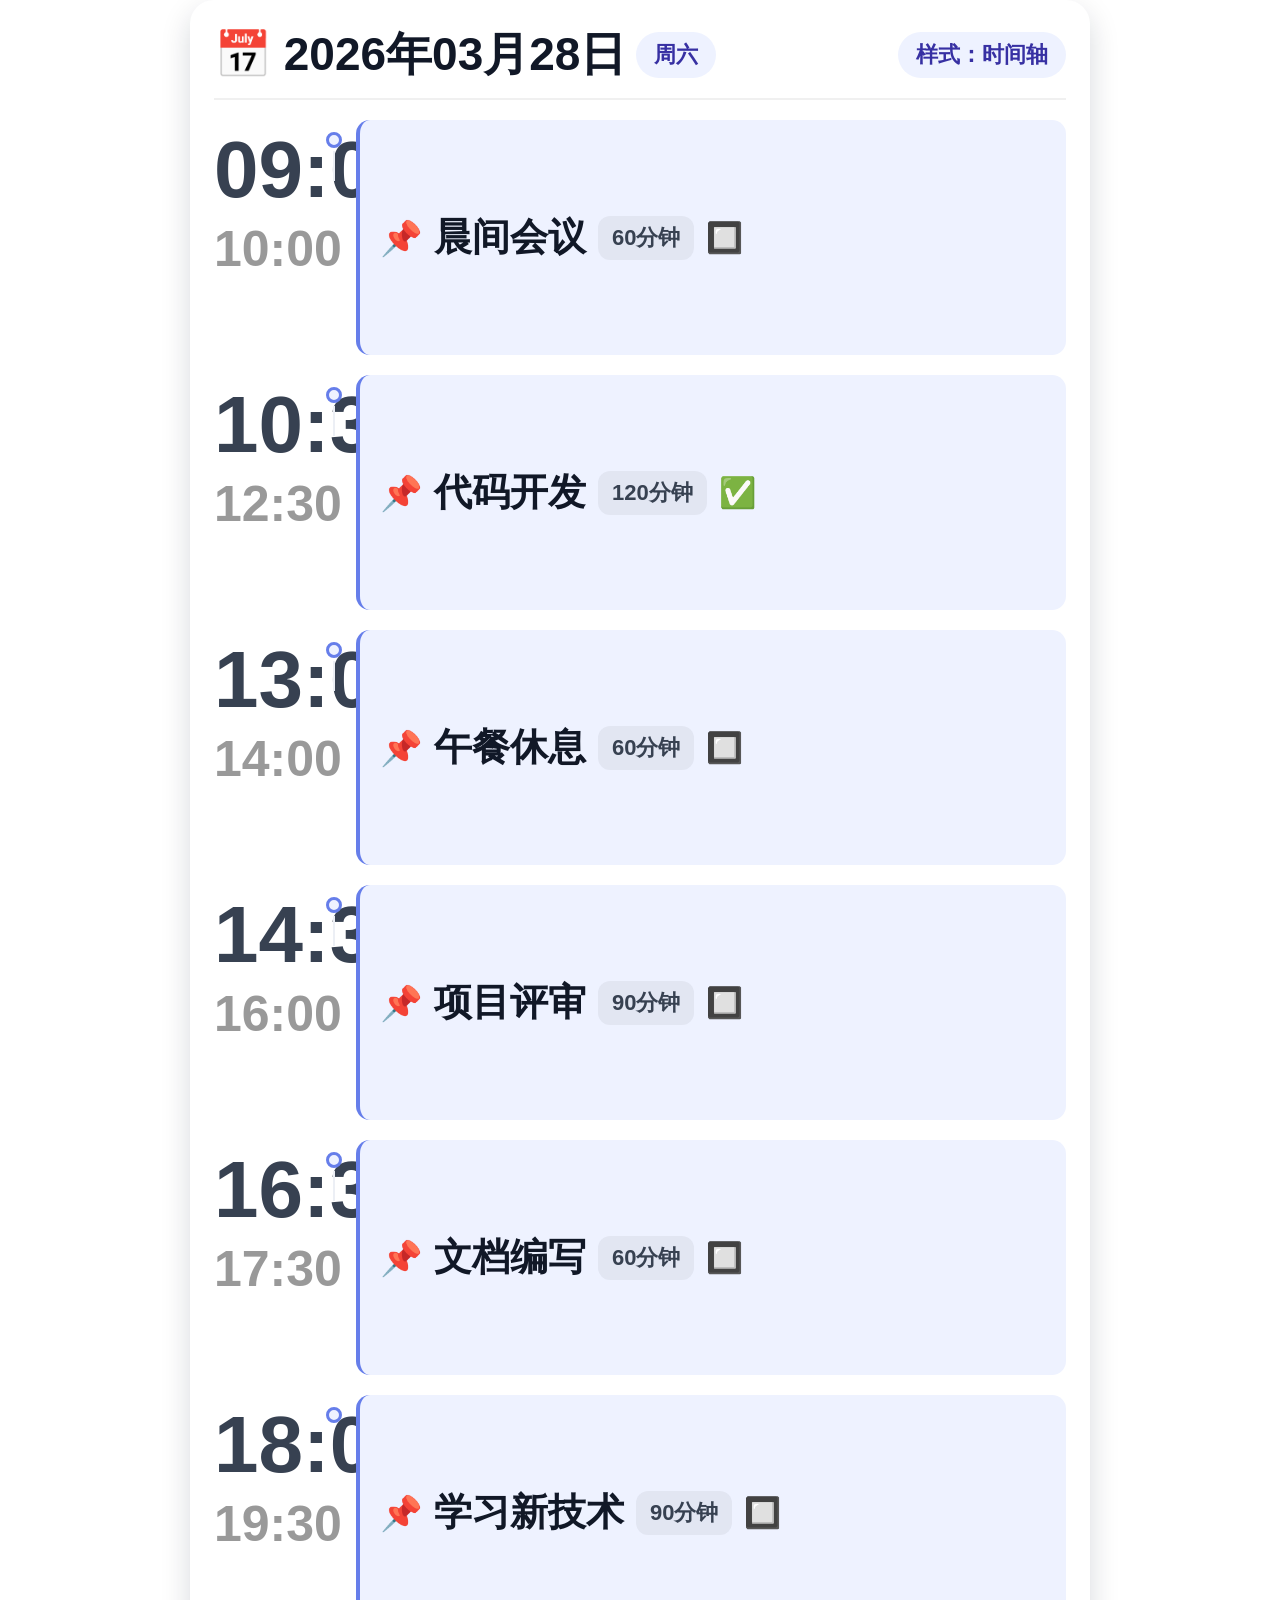
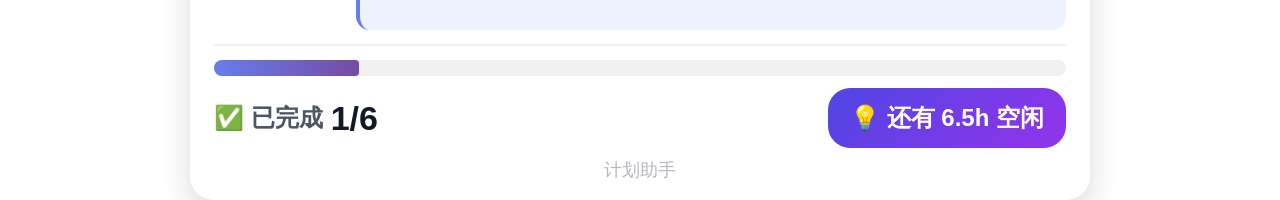
==== sample_schedule.html @ 277a4aee "增大时间字体大小，使其更清晰可见" ====
<!DOCTYPE html>
<html>
<head>
    <meta charset="UTF-8">
    <style>
        * { margin: 0; padding: 0; box-sizing: border-box; }
        body {
            font-family: -apple-system, BlinkMacSystemFont, 'Segoe UI', 'PingFang SC', 'Hiragino Sans GB', sans-serif;
            background: transparent;
            padding: 0;
            min-height: 100vh;
            display: flex;
            align-items: center;
            justify-content: center;
        }
        .container {
            background: #ffffff;
            border-radius: 24px;
            padding: 24px 24px 18px;
            box-shadow: 0 12px 30px rgba(15, 23, 42, 0.16);
            width: min(96vw, 900px);
            min-height: min(96vh, 1680px);
            aspect-ratio: 1 / 2;
            margin: 0 auto;
            color: #1f2937;
            display: flex;
            flex-direction: column;
        }
        .header {
            display: flex;
            justify-content: space-between;
            align-items: center;
            margin-bottom: 16px;
            padding-bottom: 12px;
            border-bottom: 2px solid #f0f0f0;
        }
        .title {
            font-size: 46px;
            font-weight: 700;
            color: #111827;
            display: flex;
            align-items: center;
            gap: 10px;
        }
        .date-badge {
            background: #eef2ff;
            color: #3730a3;
            padding: 8px 18px;
            border-radius: 24px;
            font-size: 22px;
            font-weight: 700;
        }
        .tasks-container {
            min-height: 0;
            flex: 1;
            padding-top: 4px;
            display: flex;
            flex-direction: column;
            gap: 20px;
        }
        .timeline-item {
            display: flex;
            align-items: stretch;
            gap: 14px;
            flex: 1;
            position: relative;
        }
        .timeline-time {
            width: 98px;
            text-align: right;
            font-size: 80px;
            color: #374151;
            font-weight: 700;
            padding-top: 4px;
        }
        .timeline-time-end {
            margin-top: 4px;
            font-size: 50px;
            color: #999;
        }
        .timeline-dot {
            width: 16px;
            min-width: 16px;
            border-radius: 50%;
            border: 3px solid #667eea;
            position: relative;
            margin-top: 12px;
            height: 16px;
        }
        .timeline-dot::after {
            content: "";
            position: absolute;
            top: 16px;
            left: 50%;
            transform: translateX(-50%);
            width: 2px;
            height: calc(100% + 20px);
            background: #eceff5;
        }
        .timeline-item:last-child .timeline-dot::after {
            display: none;
        }
        .timeline-card {
            flex: 1;
            height: 100%;
            padding: 24px 20px;
            border-radius: 14px;
            display: flex;
            align-items: center;
        }
        .task-content {
            display: flex;
            align-items: center;
            gap: 12px;
        }
        .task-emoji {
            font-size: 34px;
        }
        .task-name {
            font-size: 38px;
            color: #111827;
            font-weight: 700;
            flex: 1;
        }
        .task-duration {
            font-size: 22px;
            color: #374151;
            background: rgba(0,0,0,0.05);
            padding: 7px 14px;
            border-radius: 12px;
            font-weight: 700;
        }
        .task-status {
            font-size: 30px;
        }
        .stats {
            margin-top: 14px;
            padding-top: 14px;
            border-top: 2px solid #f0f0f0;
        }
        .progress-bar {
            height: 16px;
            background: #f0f0f0;
            border-radius: 8px;
            overflow: hidden;
            margin-bottom: 12px;
        }
        .progress-fill {
            height: 100%;
            background: linear-gradient(90deg, #667eea, #764ba2);
            border-radius: 4px;
            transition: width 0.5s ease;
        }
        .stats-row {
            display: flex;
            justify-content: space-between;
            align-items: center;
        }
        .stats-item {
            display: flex;
            align-items: center;
            gap: 8px;
        }
        .stats-label {
            font-size: 24px;
            color: #4b5563;
            font-weight: 700;
        }
        .stats-value {
            font-size: 34px;
            font-weight: 600;
            color: #111827;
        }
        .free-hint {
            background: linear-gradient(135deg, #4f46e5, #9333ea);
            color: white;
            padding: 14px 22px;
            border-radius: 22px;
            font-size: 24px;
            font-weight: 700;
        }
        .footer {
            margin-top: 10px;
            text-align: center;
            font-size: 18px;
            color: #b5b8c2;
        }
        @media (max-width: 768px) {
            body {
                align-items: flex-start;
                padding: 0;
            }
            .container {
                width: 100vw;
                min-height: 100vh;
                aspect-ratio: auto;
                border-radius: 0;
                padding: 22px 16px;
            }
            .header {
                flex-direction: column;
                align-items: flex-start;
                gap: 8px;
            }
            .title {
                font-size: 30px;
            }
            .task-name {
                font-size: 20px;
            }
            .stats-row {
                flex-direction: column;
                align-items: flex-start;
                gap: 10px;
            }
        }
    </style>
</head>
<body>
    <div class="container">
        <div class="header">
            <div class="title">
                📅 2026年03月28日
                <span class="date-badge">周六</span>
            </div>
            <div class="date-badge">样式：时间轴</div>
        </div>
        <div class="tasks-container">
            
            <div class="timeline-item">
                <div class="timeline-time">
                    <div>09:00</div>
                    <div class="timeline-time-end">10:00</div>
                </div>
                <div class="timeline-dot" style="border-color: #667eea; background: #EEF2FF;"></div>
                <div class="timeline-card" style="background: #EEF2FF; border-left: 4px solid #667eea;">
                    <div class="task-content">
                        <span class="task-emoji">📌</span>
                        <span class="task-name">晨间会议</span>
                        <span class="task-duration">60分钟</span>
                        <span class="task-status">🔲</span>
                    </div>
                </div>
            </div>
        
            <div class="timeline-item">
                <div class="timeline-time">
                    <div>10:30</div>
                    <div class="timeline-time-end">12:30</div>
                </div>
                <div class="timeline-dot" style="border-color: #667eea; background: #EEF2FF;"></div>
                <div class="timeline-card" style="background: #EEF2FF; border-left: 4px solid #667eea;">
                    <div class="task-content">
                        <span class="task-emoji">📌</span>
                        <span class="task-name">代码开发</span>
                        <span class="task-duration">120分钟</span>
                        <span class="task-status">✅</span>
                    </div>
                </div>
            </div>
        
            <div class="timeline-item">
                <div class="timeline-time">
                    <div>13:00</div>
                    <div class="timeline-time-end">14:00</div>
                </div>
                <div class="timeline-dot" style="border-color: #667eea; background: #EEF2FF;"></div>
                <div class="timeline-card" style="background: #EEF2FF; border-left: 4px solid #667eea;">
                    <div class="task-content">
                        <span class="task-emoji">📌</span>
                        <span class="task-name">午餐休息</span>
                        <span class="task-duration">60分钟</span>
                        <span class="task-status">🔲</span>
                    </div>
                </div>
            </div>
        
            <div class="timeline-item">
                <div class="timeline-time">
                    <div>14:30</div>
                    <div class="timeline-time-end">16:00</div>
                </div>
                <div class="timeline-dot" style="border-color: #667eea; background: #EEF2FF;"></div>
                <div class="timeline-card" style="background: #EEF2FF; border-left: 4px solid #667eea;">
                    <div class="task-content">
                        <span class="task-emoji">📌</span>
                        <span class="task-name">项目评审</span>
                        <span class="task-duration">90分钟</span>
                        <span class="task-status">🔲</span>
                    </div>
                </div>
            </div>
        
            <div class="timeline-item">
                <div class="timeline-time">
                    <div>16:30</div>
                    <div class="timeline-time-end">17:30</div>
                </div>
                <div class="timeline-dot" style="border-color: #667eea; background: #EEF2FF;"></div>
                <div class="timeline-card" style="background: #EEF2FF; border-left: 4px solid #667eea;">
                    <div class="task-content">
                        <span class="task-emoji">📌</span>
                        <span class="task-name">文档编写</span>
                        <span class="task-duration">60分钟</span>
                        <span class="task-status">🔲</span>
                    </div>
                </div>
            </div>
        
            <div class="timeline-item">
                <div class="timeline-time">
                    <div>18:00</div>
                    <div class="timeline-time-end">19:30</div>
                </div>
                <div class="timeline-dot" style="border-color: #667eea; background: #EEF2FF;"></div>
                <div class="timeline-card" style="background: #EEF2FF; border-left: 4px solid #667eea;">
                    <div class="task-content">
                        <span class="task-emoji">📌</span>
                        <span class="task-name">学习新技术</span>
                        <span class="task-duration">90分钟</span>
                        <span class="task-status">🔲</span>
                    </div>
                </div>
            </div>
        
        </div>
        <div class="stats">
            <div class="progress-bar">
                <div class="progress-fill" style="width: 17%;"></div>
            </div>
            <div class="stats-row">
                <div class="stats-item">
                    <span class="stats-label">✅ 已完成</span>
                    <span class="stats-value">1/6</span>
                </div>
                <div class="free-hint">💡 还有 6.5h 空闲</div>
            </div>
        </div>
        <div class="footer">计划助手</div>
    </div>
</body>
</html>
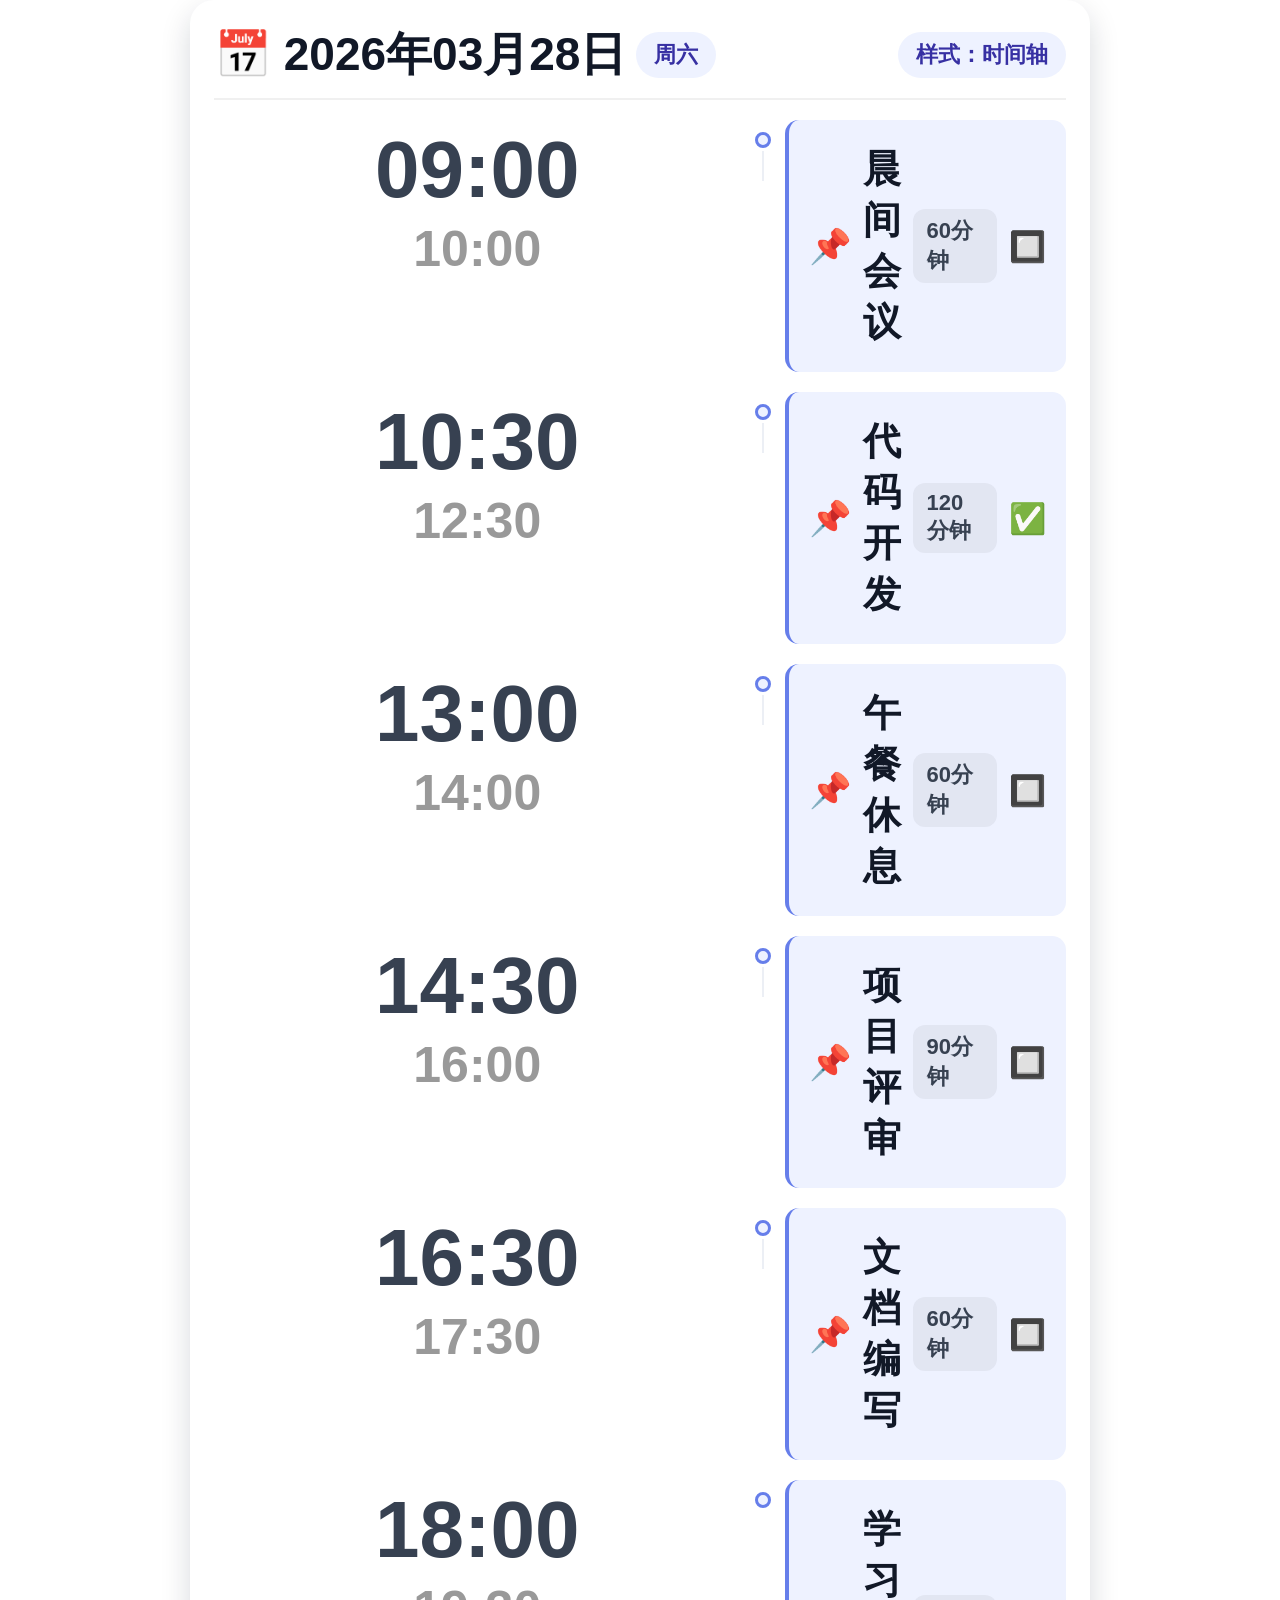
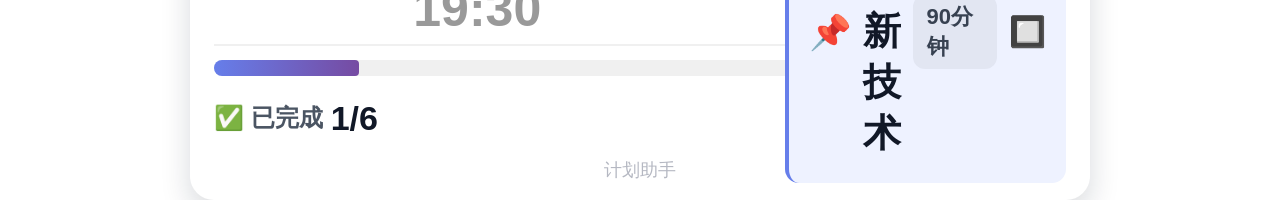
==== commit 50ae62b6: "调整时间区域宽度为0.618比例，时间居中" ====
--- a/sample_schedule.html
+++ b/sample_schedule.html
@@ -66,8 +66,8 @@
             position: relative;
         }
         .timeline-time {
-            width: 98px;
-            text-align: right;
+            width: 61.8%;
+            text-align: center;
             font-size: 80px;
             color: #374151;
             font-weight: 700;
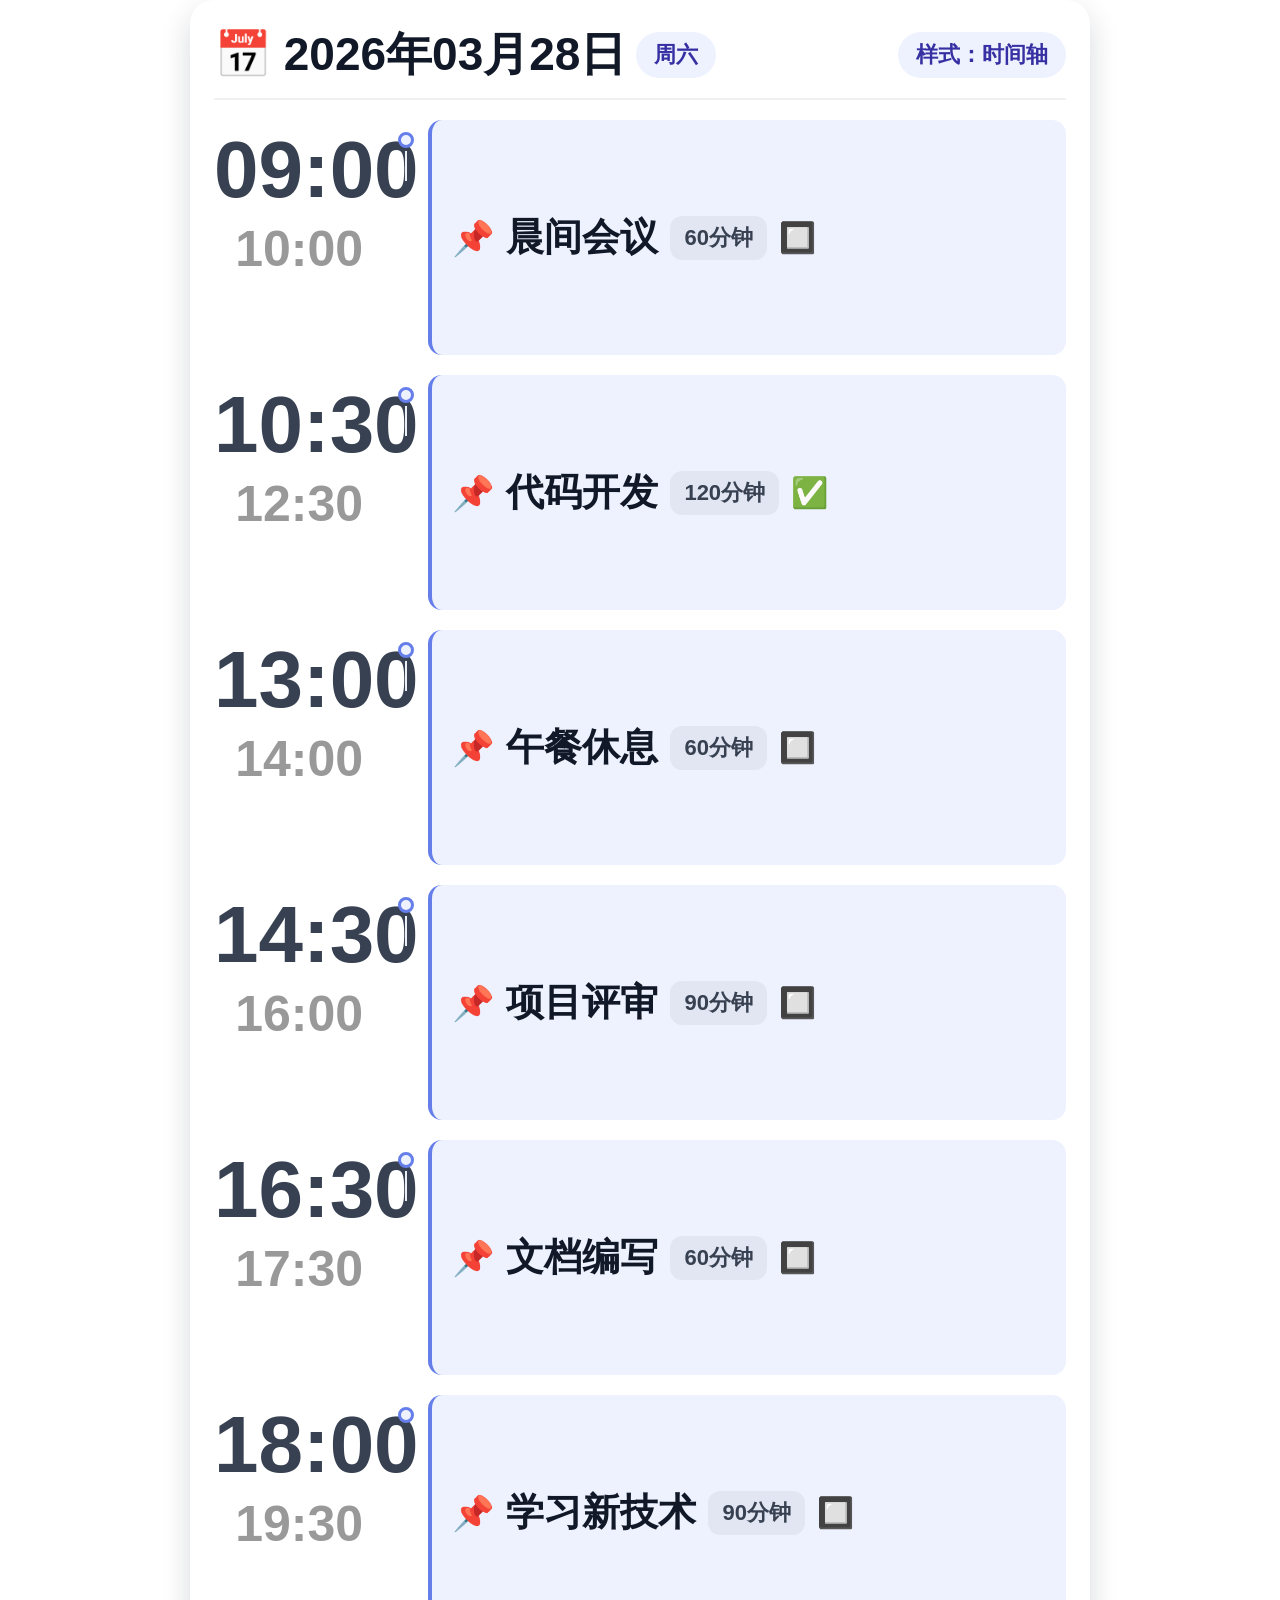
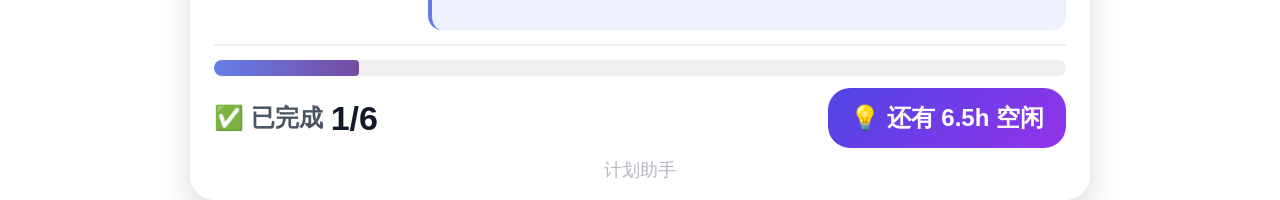
==== commit 6335cf48: "调整时间区域宽度为20%，右边任务占更多空间" ====
--- a/sample_schedule.html
+++ b/sample_schedule.html
@@ -66,7 +66,7 @@
             position: relative;
         }
         .timeline-time {
-            width: 61.8%;
+            width: 20%;
             text-align: center;
             font-size: 80px;
             color: #374151;
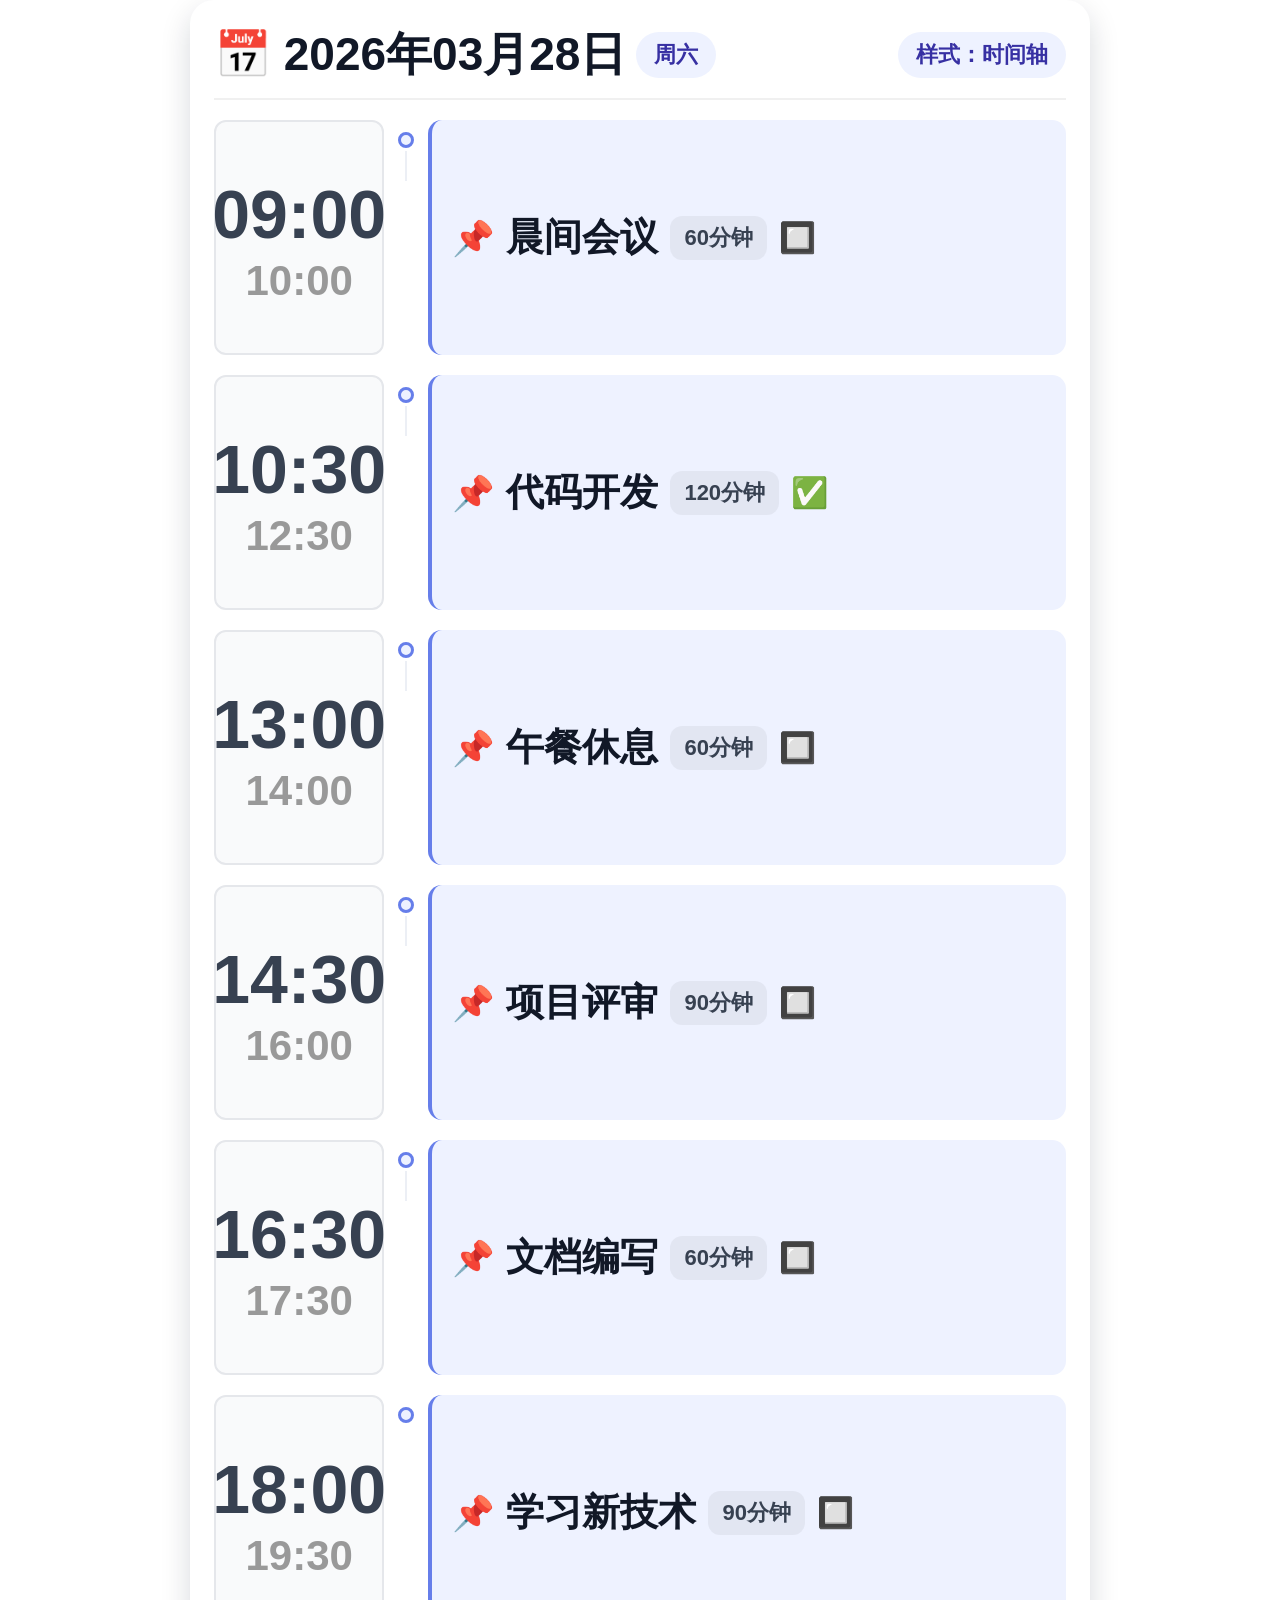
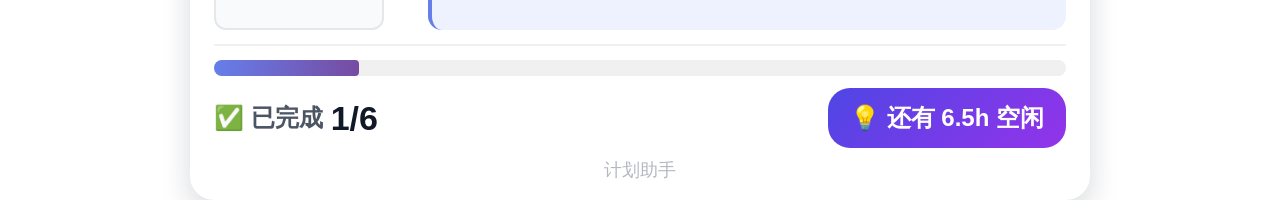
==== commit f5e2a610: "给时间区域添加边框，与任务对齐，字体大小调整为85%" ====
--- a/sample_schedule.html
+++ b/sample_schedule.html
@@ -68,14 +68,22 @@
         .timeline-time {
             width: 20%;
             text-align: center;
-            font-size: 80px;
+            font-size: 68px;
             color: #374151;
             font-weight: 700;
             padding-top: 4px;
+            border: 2px solid #e5e7eb;
+            border-radius: 12px;
+            background: #f9fafb;
+            height: 100%;
+            display: flex;
+            flex-direction: column;
+            justify-content: center;
+            align-items: center;
         }
         .timeline-time-end {
             margin-top: 4px;
-            font-size: 50px;
+            font-size: 42px;
             color: #999;
         }
         .timeline-dot {
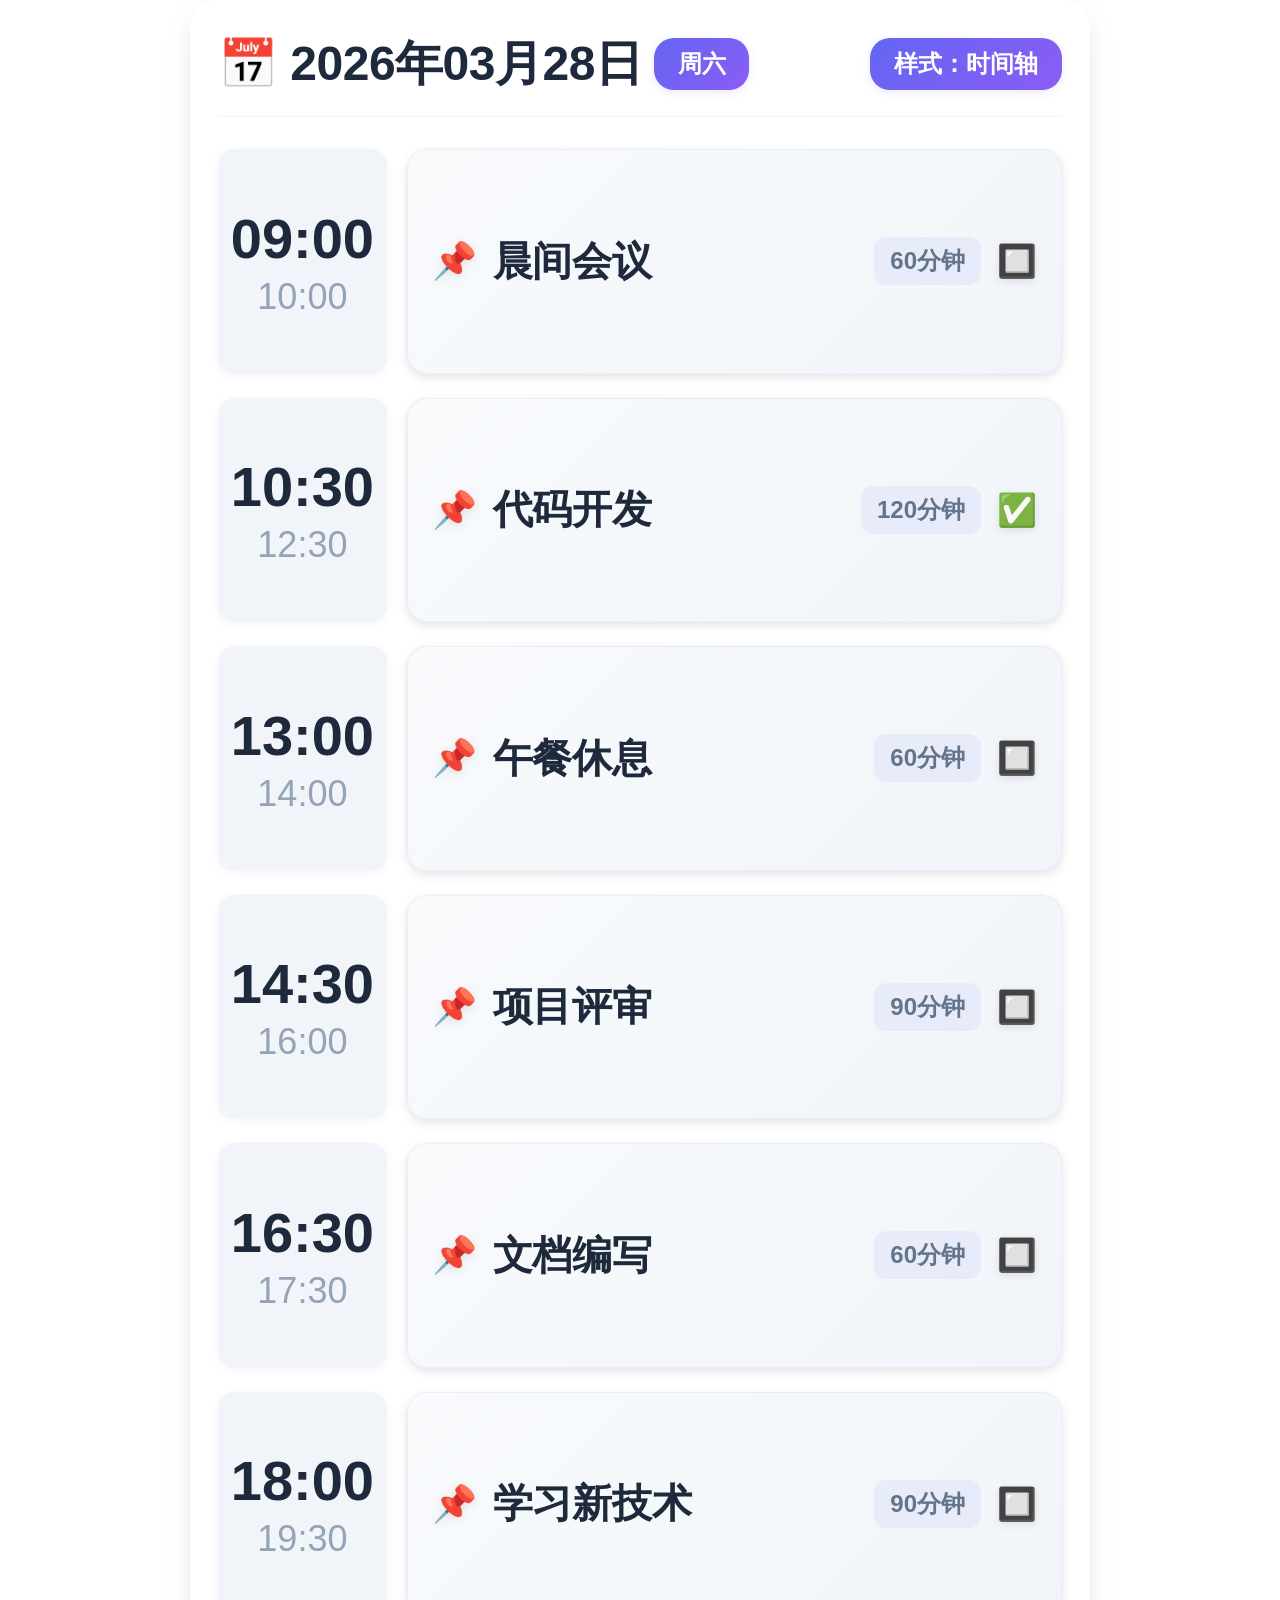
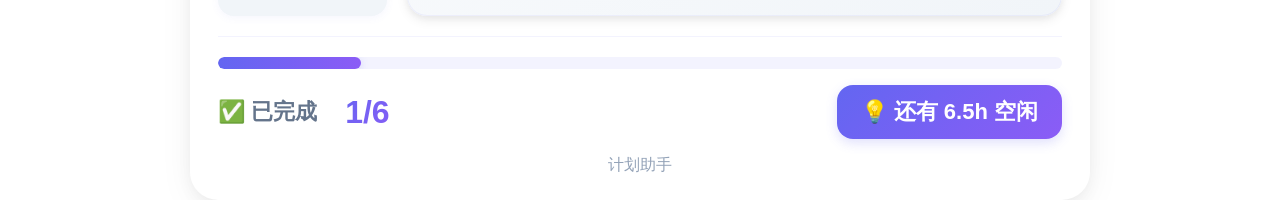
==== commit 24a1c09f: "优化图表UI设计：采用现代Notion/Linear风格" ====
--- a/sample_schedule.html
+++ b/sample_schedule.html
@@ -15,14 +15,16 @@
         }
         .container {
             background: #ffffff;
-            border-radius: 24px;
-            padding: 24px 24px 18px;
-            box-shadow: 0 12px 30px rgba(15, 23, 42, 0.16);
+            border-radius: 28px;
+            padding: 32px 28px 24px;
+            box-shadow: 
+                0 10px 40px -10px rgba(0, 0, 0, 0.1),
+                0 6px 20px -6px rgba(0, 0, 0, 0.08);
             width: min(96vw, 900px);
             min-height: min(96vh, 1680px);
             aspect-ratio: 1 / 2;
             margin: 0 auto;
-            color: #1f2937;
+            color: #1e293b;
             display: flex;
             flex-direction: column;
         }
@@ -30,134 +32,137 @@
             display: flex;
             justify-content: space-between;
             align-items: center;
-            margin-bottom: 16px;
-            padding-bottom: 12px;
-            border-bottom: 2px solid #f0f0f0;
+            margin-bottom: 24px;
+            padding-bottom: 20px;
+            border-bottom: 1px solid rgba(99, 102, 241, 0.08);
         }
         .title {
-            font-size: 46px;
+            font-size: 48px;
             font-weight: 700;
-            color: #111827;
-            display: flex;
-            align-items: center;
-            gap: 10px;
+            color: #1e293b;
+            display: flex;
+            align-items: center;
+            gap: 12px;
+            letter-spacing: -0.5px;
         }
         .date-badge {
-            background: #eef2ff;
-            color: #3730a3;
-            padding: 8px 18px;
-            border-radius: 24px;
-            font-size: 22px;
-            font-weight: 700;
+            background: linear-gradient(135deg, #6366f1 0%, #8b5cf6 100%);
+            color: #ffffff;
+            padding: 10px 24px;
+            border-radius: 20px;
+            font-size: 24px;
+            font-weight: 600;
+            box-shadow: 0 2px 8px rgba(99, 102, 241, 0.15);
         }
         .tasks-container {
             min-height: 0;
             flex: 1;
-            padding-top: 4px;
+            padding-top: 8px;
             display: flex;
             flex-direction: column;
+            gap: 24px;
+        }
+        .timeline-item {
+            display: flex;
+            align-items: stretch;
             gap: 20px;
-        }
-        .timeline-item {
-            display: flex;
-            align-items: stretch;
-            gap: 14px;
             flex: 1;
             position: relative;
         }
         .timeline-time {
             width: 20%;
             text-align: center;
-            font-size: 68px;
-            color: #374151;
-            font-weight: 700;
-            padding-top: 4px;
-            border: 2px solid #e5e7eb;
-            border-radius: 12px;
-            background: #f9fafb;
-            height: 100%;
+            color: #64748b;
+            font-weight: 600;
+            background: #f1f5f9;
+            border-radius: 16px;
+            padding: 16px 12px;
             display: flex;
             flex-direction: column;
             justify-content: center;
             align-items: center;
-        }
-        .timeline-time-end {
+            box-shadow: 0 2px 8px rgba(99, 102, 241, 0.06);
+        }
+        .time-start {
+            font-size: 56px;
+            font-weight: 700;
+            color: #1e293b;
+            line-height: 1.2;
+        }
+        .time-end {
+            font-size: 36px;
+            color: #94a3b8;
+            font-weight: 500;
             margin-top: 4px;
-            font-size: 42px;
-            color: #999;
-        }
-        .timeline-dot {
-            width: 16px;
-            min-width: 16px;
-            border-radius: 50%;
-            border: 3px solid #667eea;
-            position: relative;
-            margin-top: 12px;
-            height: 16px;
-        }
-        .timeline-dot::after {
-            content: "";
-            position: absolute;
-            top: 16px;
-            left: 50%;
-            transform: translateX(-50%);
-            width: 2px;
-            height: calc(100% + 20px);
-            background: #eceff5;
-        }
-        .timeline-item:last-child .timeline-dot::after {
-            display: none;
         }
         .timeline-card {
             flex: 1;
             height: 100%;
-            padding: 24px 20px;
-            border-radius: 14px;
-            display: flex;
-            align-items: center;
+            padding: 28px 24px;
+            border-radius: 20px;
+            border: 1px solid rgba(99, 102, 241, 0.08);
+            background: linear-gradient(135deg, #f8fafc 0%, #f1f5f9 100%);
+            box-shadow: 
+                0 4px 12px rgba(0, 0, 0, 0.08),
+                0 2px 6px rgba(0, 0, 0, 0.04);
+            display: flex;
+            align-items: center;
+            transition: all 0.3s ease;
+        }
+        .timeline-card:hover {
+            transform: translateY(-2px);
+            box-shadow: 
+                0 8px 20px rgba(0, 0, 0, 0.12),
+                0 4px 8px rgba(0, 0, 0, 0.06);
         }
         .task-content {
             display: flex;
             align-items: center;
-            gap: 12px;
+            gap: 16px;
+            width: 100%;
         }
         .task-emoji {
-            font-size: 34px;
+            font-size: 36px;
+            filter: drop-shadow(0 2px 4px rgba(0, 0, 0, 0.1));
         }
         .task-name {
-            font-size: 38px;
-            color: #111827;
-            font-weight: 700;
+            font-size: 40px;
+            color: #1e293b;
+            font-weight: 600;
             flex: 1;
+            letter-spacing: -0.3px;
         }
         .task-duration {
-            font-size: 22px;
-            color: #374151;
-            background: rgba(0,0,0,0.05);
-            padding: 7px 14px;
+            font-size: 24px;
+            color: #64748b;
+            background: rgba(99, 102, 241, 0.08);
+            padding: 8px 16px;
             border-radius: 12px;
-            font-weight: 700;
+            font-weight: 600;
+            white-space: nowrap;
         }
         .task-status {
-            font-size: 30px;
+            font-size: 32px;
+            filter: drop-shadow(0 2px 4px rgba(0, 0, 0, 0.1));
         }
         .stats {
-            margin-top: 14px;
-            padding-top: 14px;
-            border-top: 2px solid #f0f0f0;
+            margin-top: 20px;
+            padding-top: 20px;
+            border-top: 1px solid rgba(99, 102, 241, 0.08);
         }
         .progress-bar {
-            height: 16px;
-            background: #f0f0f0;
-            border-radius: 8px;
+            height: 12px;
+            background: rgba(99, 102, 241, 0.08);
+            border-radius: 10px;
             overflow: hidden;
-            margin-bottom: 12px;
+            margin-bottom: 16px;
         }
         .progress-fill {
             height: 100%;
-            background: linear-gradient(90deg, #667eea, #764ba2);
-            border-radius: 4px;
-            transition: width 0.5s ease;
+            background: linear-gradient(90deg, #6366f1 0%, #8b5cf6 100%);
+            border-radius: 10px;
+            transition: width 0.6s ease;
+            box-shadow: 0 2px 8px rgba(99, 102, 241, 0.2);
         }
         .stats-row {
             display: flex;
@@ -167,31 +172,39 @@
         .stats-item {
             display: flex;
             align-items: center;
-            gap: 8px;
+            gap: 12px;
         }
         .stats-label {
-            font-size: 24px;
-            color: #4b5563;
+            font-size: 22px;
+            color: #64748b;
+            font-weight: 600;
+        }
+        .stats-value {
+            font-size: 32px;
             font-weight: 700;
-        }
-        .stats-value {
-            font-size: 34px;
-            font-weight: 600;
-            color: #111827;
+            color: #1e293b;
+            background: linear-gradient(135deg, #6366f1 0%, #8b5cf6 100%);
+            -webkit-background-clip: text;
+            -webkit-text-fill-color: transparent;
+            background-clip: text;
+            padding: 4px 16px;
+            border-radius: 12px;
         }
         .free-hint {
-            background: linear-gradient(135deg, #4f46e5, #9333ea);
+            background: linear-gradient(135deg, #6366f1 0%, #8b5cf6 100%);
             color: white;
-            padding: 14px 22px;
-            border-radius: 22px;
-            font-size: 24px;
-            font-weight: 700;
+            padding: 12px 24px;
+            border-radius: 16px;
+            font-size: 22px;
+            font-weight: 600;
+            box-shadow: 0 4px 12px rgba(99, 102, 241, 0.2);
         }
         .footer {
-            margin-top: 10px;
+            margin-top: 16px;
             text-align: center;
-            font-size: 18px;
-            color: #b5b8c2;
+            font-size: 16px;
+            color: #94a3b8;
+            font-weight: 500;
         }
         @media (max-width: 768px) {
             body {
@@ -203,23 +216,23 @@
                 min-height: 100vh;
                 aspect-ratio: auto;
                 border-radius: 0;
-                padding: 22px 16px;
+                padding: 20px 16px;
             }
             .header {
                 flex-direction: column;
                 align-items: flex-start;
-                gap: 8px;
+                gap: 12px;
             }
             .title {
-                font-size: 30px;
+                font-size: 32px;
             }
             .task-name {
-                font-size: 20px;
+                font-size: 24px;
             }
             .stats-row {
                 flex-direction: column;
                 align-items: flex-start;
-                gap: 10px;
+                gap: 12px;
             }
         }
     </style>
@@ -237,11 +250,10 @@
             
             <div class="timeline-item">
                 <div class="timeline-time">
-                    <div>09:00</div>
-                    <div class="timeline-time-end">10:00</div>
-                </div>
-                <div class="timeline-dot" style="border-color: #667eea; background: #EEF2FF;"></div>
-                <div class="timeline-card" style="background: #EEF2FF; border-left: 4px solid #667eea;">
+                    <div class="time-start">09:00</div>
+                    <div class="time-end">10:00</div>
+                </div>
+                <div class="timeline-card">
                     <div class="task-content">
                         <span class="task-emoji">📌</span>
                         <span class="task-name">晨间会议</span>
@@ -253,11 +265,10 @@
         
             <div class="timeline-item">
                 <div class="timeline-time">
-                    <div>10:30</div>
-                    <div class="timeline-time-end">12:30</div>
-                </div>
-                <div class="timeline-dot" style="border-color: #667eea; background: #EEF2FF;"></div>
-                <div class="timeline-card" style="background: #EEF2FF; border-left: 4px solid #667eea;">
+                    <div class="time-start">10:30</div>
+                    <div class="time-end">12:30</div>
+                </div>
+                <div class="timeline-card">
                     <div class="task-content">
                         <span class="task-emoji">📌</span>
                         <span class="task-name">代码开发</span>
@@ -269,11 +280,10 @@
         
             <div class="timeline-item">
                 <div class="timeline-time">
-                    <div>13:00</div>
-                    <div class="timeline-time-end">14:00</div>
-                </div>
-                <div class="timeline-dot" style="border-color: #667eea; background: #EEF2FF;"></div>
-                <div class="timeline-card" style="background: #EEF2FF; border-left: 4px solid #667eea;">
+                    <div class="time-start">13:00</div>
+                    <div class="time-end">14:00</div>
+                </div>
+                <div class="timeline-card">
                     <div class="task-content">
                         <span class="task-emoji">📌</span>
                         <span class="task-name">午餐休息</span>
@@ -285,11 +295,10 @@
         
             <div class="timeline-item">
                 <div class="timeline-time">
-                    <div>14:30</div>
-                    <div class="timeline-time-end">16:00</div>
-                </div>
-                <div class="timeline-dot" style="border-color: #667eea; background: #EEF2FF;"></div>
-                <div class="timeline-card" style="background: #EEF2FF; border-left: 4px solid #667eea;">
+                    <div class="time-start">14:30</div>
+                    <div class="time-end">16:00</div>
+                </div>
+                <div class="timeline-card">
                     <div class="task-content">
                         <span class="task-emoji">📌</span>
                         <span class="task-name">项目评审</span>
@@ -301,11 +310,10 @@
         
             <div class="timeline-item">
                 <div class="timeline-time">
-                    <div>16:30</div>
-                    <div class="timeline-time-end">17:30</div>
-                </div>
-                <div class="timeline-dot" style="border-color: #667eea; background: #EEF2FF;"></div>
-                <div class="timeline-card" style="background: #EEF2FF; border-left: 4px solid #667eea;">
+                    <div class="time-start">16:30</div>
+                    <div class="time-end">17:30</div>
+                </div>
+                <div class="timeline-card">
                     <div class="task-content">
                         <span class="task-emoji">📌</span>
                         <span class="task-name">文档编写</span>
@@ -317,11 +325,10 @@
         
             <div class="timeline-item">
                 <div class="timeline-time">
-                    <div>18:00</div>
-                    <div class="timeline-time-end">19:30</div>
-                </div>
-                <div class="timeline-dot" style="border-color: #667eea; background: #EEF2FF;"></div>
-                <div class="timeline-card" style="background: #EEF2FF; border-left: 4px solid #667eea;">
+                    <div class="time-start">18:00</div>
+                    <div class="time-end">19:30</div>
+                </div>
+                <div class="timeline-card">
                     <div class="task-content">
                         <span class="task-emoji">📌</span>
                         <span class="task-name">学习新技术</span>
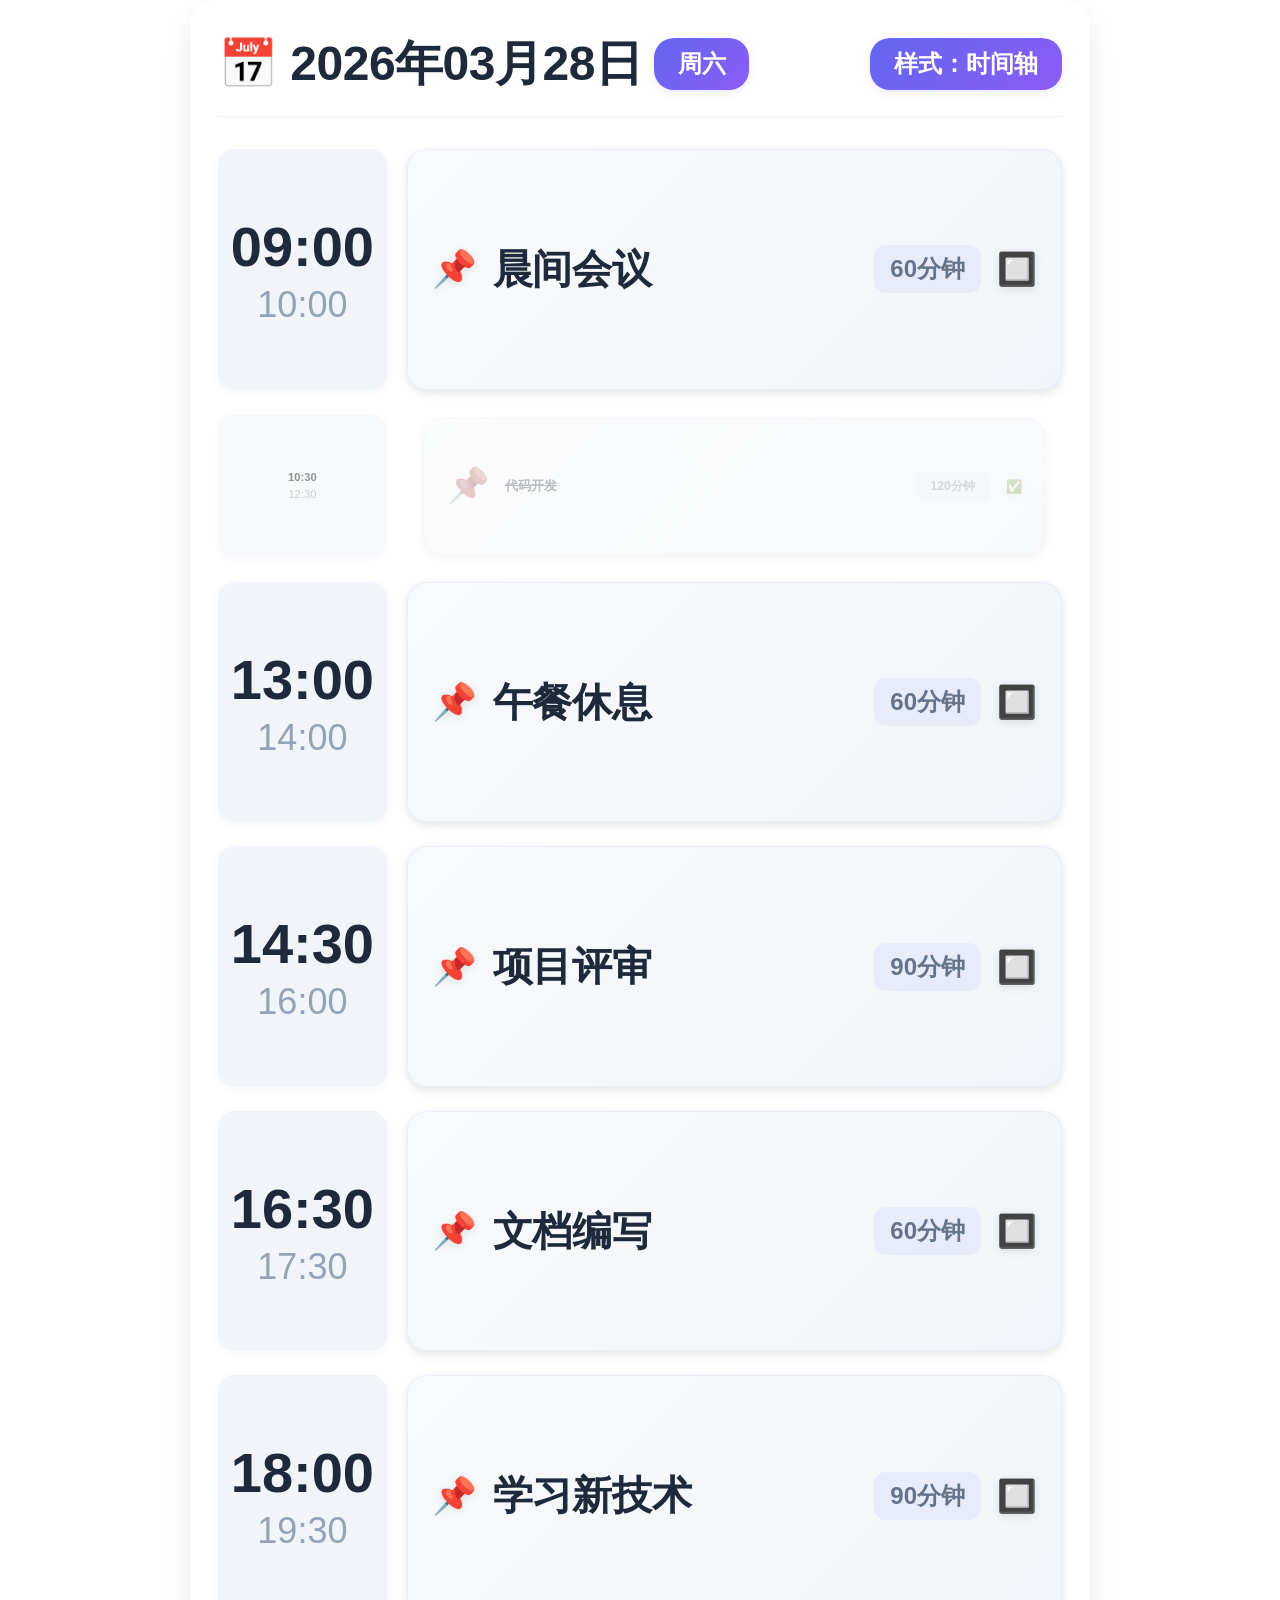
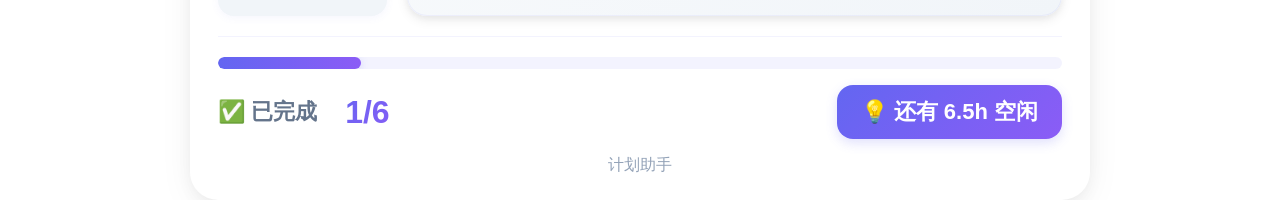
==== commit e8767d7a: "添加已完成任务的视觉区分效果" ====
--- a/sample_schedule.html
+++ b/sample_schedule.html
@@ -145,6 +145,43 @@
             font-size: 32px;
             filter: drop-shadow(0 2px 4px rgba(0, 0, 0, 0.1));
         }
+        /* 已完成任务样式：变暗、缩小 */
+        .timeline-item.done {
+            flex: 0.6;
+        }
+        .timeline-item.done .timeline-time {
+            opacity: 0.5;
+            filter: grayscale(0.3);
+        }
+        .timeline-item.done .timeline-time > div {
+            font-size: 0.7em;
+        }
+        .timeline-item.done .timeline-dot {
+            opacity: 0.4;
+            filter: grayscale(0.5);
+        }
+        .timeline-card.done {
+            opacity: 0.5;
+            filter: grayscale(0.3);
+            transform: scale(0.95);
+        }
+        .timeline-item.done .task-emoji {
+            opacity: 0.6;
+            filter: grayscale(0.3);
+        }
+        .timeline-item.done .task-name {
+            opacity: 0.6;
+            font-size: 0.85em;
+            text-decoration: line-through;
+        }
+        .timeline-item.done .task-duration {
+            opacity: 0.5;
+            font-size: 0.8em;
+        }
+        .timeline-item.done .task-status {
+            opacity: 0.7;
+            font-size: 0.85em;
+        }
         .stats {
             margin-top: 20px;
             padding-top: 20px;
@@ -263,12 +300,12 @@
                 </div>
             </div>
         
-            <div class="timeline-item">
+            <div class="timeline-item done">
                 <div class="timeline-time">
                     <div class="time-start">10:30</div>
                     <div class="time-end">12:30</div>
                 </div>
-                <div class="timeline-card">
+                <div class="timeline-card done">
                     <div class="task-content">
                         <span class="task-emoji">📌</span>
                         <span class="task-name">代码开发</span>
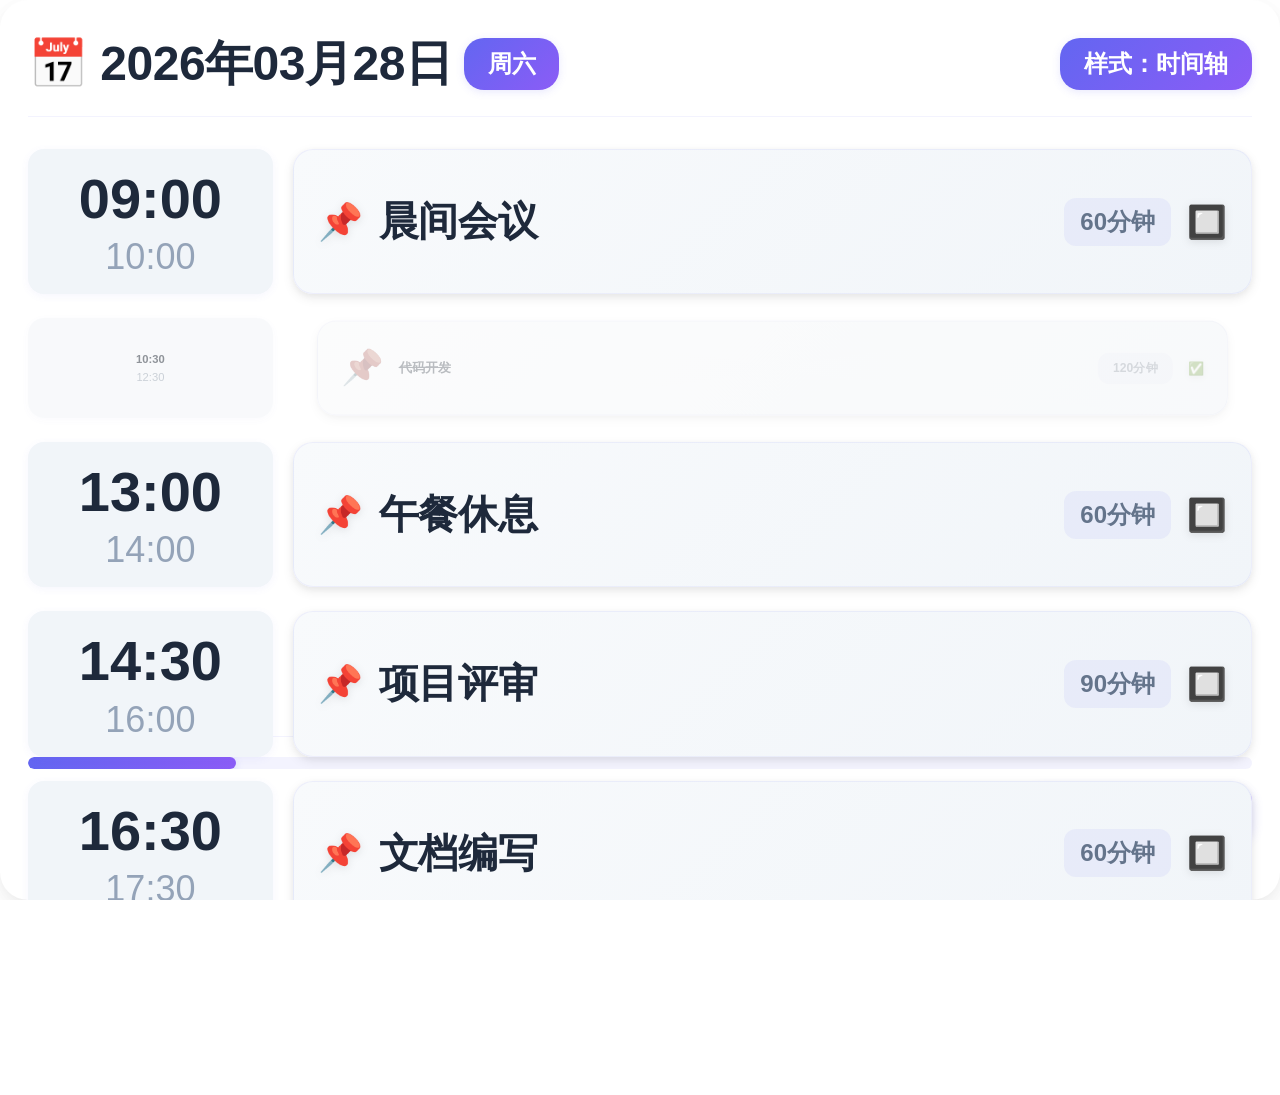
==== commit eeb8b2ca: "修复容器1:2比例显示问题" ====
--- a/sample_schedule.html
+++ b/sample_schedule.html
@@ -4,11 +4,16 @@
     <meta charset="UTF-8">
     <style>
         * { margin: 0; padding: 0; box-sizing: border-box; }
+        html, body {
+            width: 100%;
+            height: 100%;
+            overflow: hidden;
+        }
         body {
             font-family: -apple-system, BlinkMacSystemFont, 'Segoe UI', 'PingFang SC', 'Hiragino Sans GB', sans-serif;
             background: transparent;
             padding: 0;
-            min-height: 100vh;
+            margin: 0;
             display: flex;
             align-items: center;
             justify-content: center;
@@ -17,16 +22,17 @@
             background: #ffffff;
             border-radius: 28px;
             padding: 32px 28px 24px;
-            box-shadow: 
+            box-shadow:
                 0 10px 40px -10px rgba(0, 0, 0, 0.1),
                 0 6px 20px -6px rgba(0, 0, 0, 0.08);
-            width: min(96vw, 900px);
-            min-height: min(96vh, 1680px);
+            width: 100vw;
+            height: 100vh;
             aspect-ratio: 1 / 2;
-            margin: 0 auto;
+            margin: 0;
             color: #1e293b;
             display: flex;
             flex-direction: column;
+            box-sizing: border-box;
         }
         .header {
             display: flex;
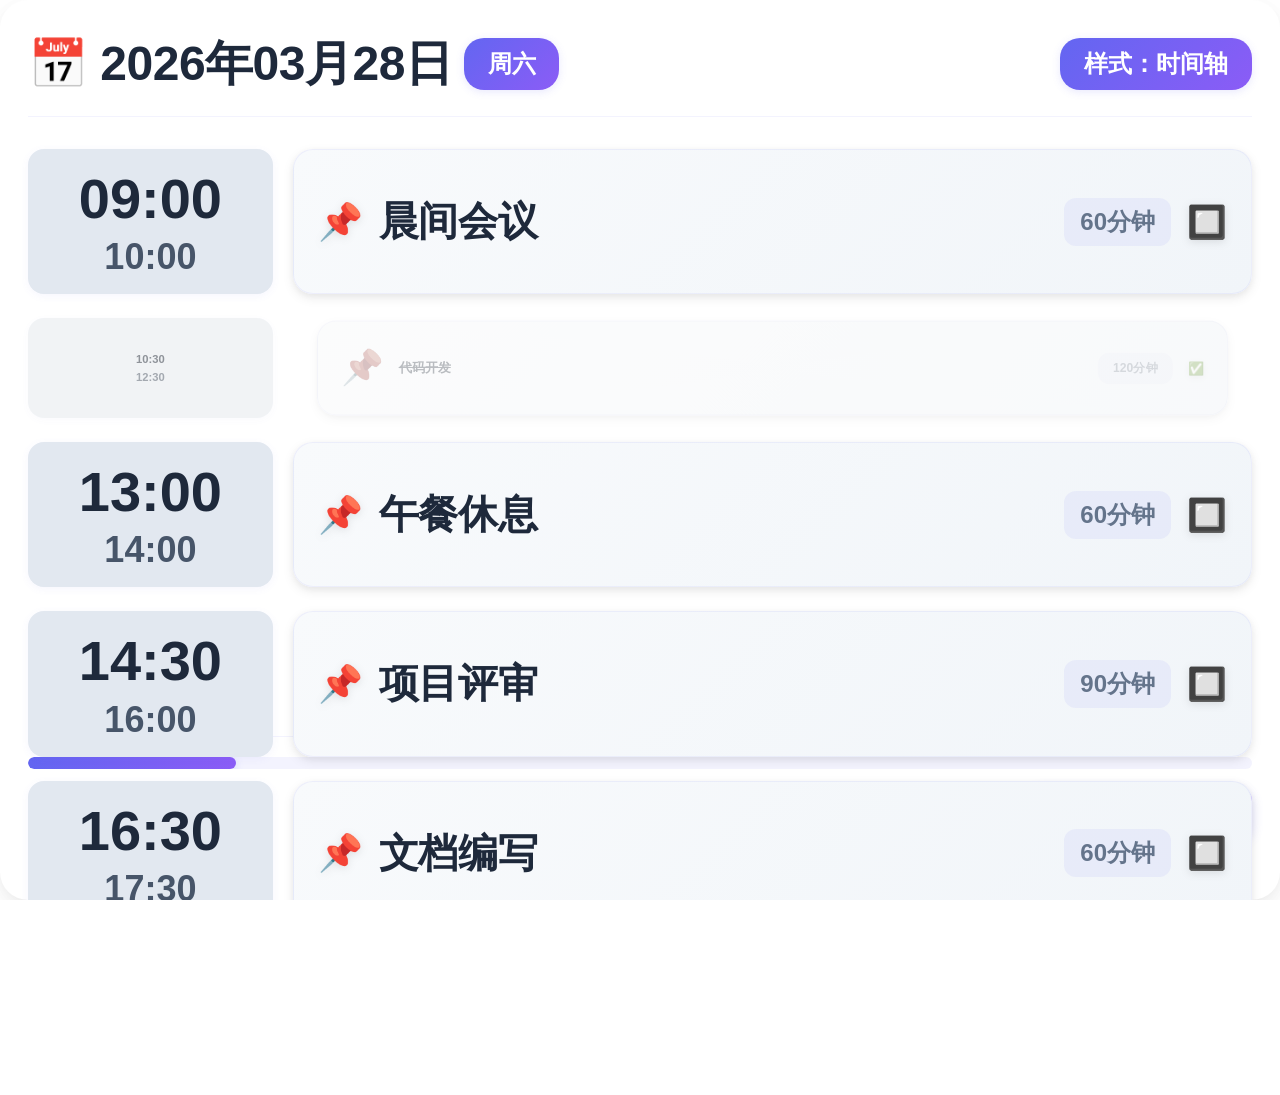
==== commit 301c4547: "加深时间区域颜色，提高可读性" ====
--- a/sample_schedule.html
+++ b/sample_schedule.html
@@ -78,9 +78,9 @@
         .timeline-time {
             width: 20%;
             text-align: center;
-            color: #64748b;
-            font-weight: 600;
-            background: #f1f5f9;
+            color: #1e293b;
+            font-weight: 700;
+            background: #e2e8f0;
             border-radius: 16px;
             padding: 16px 12px;
             display: flex;
@@ -97,8 +97,8 @@
         }
         .time-end {
             font-size: 36px;
-            color: #94a3b8;
-            font-weight: 500;
+            color: #475569;
+            font-weight: 600;
             margin-top: 4px;
         }
         .timeline-card {
